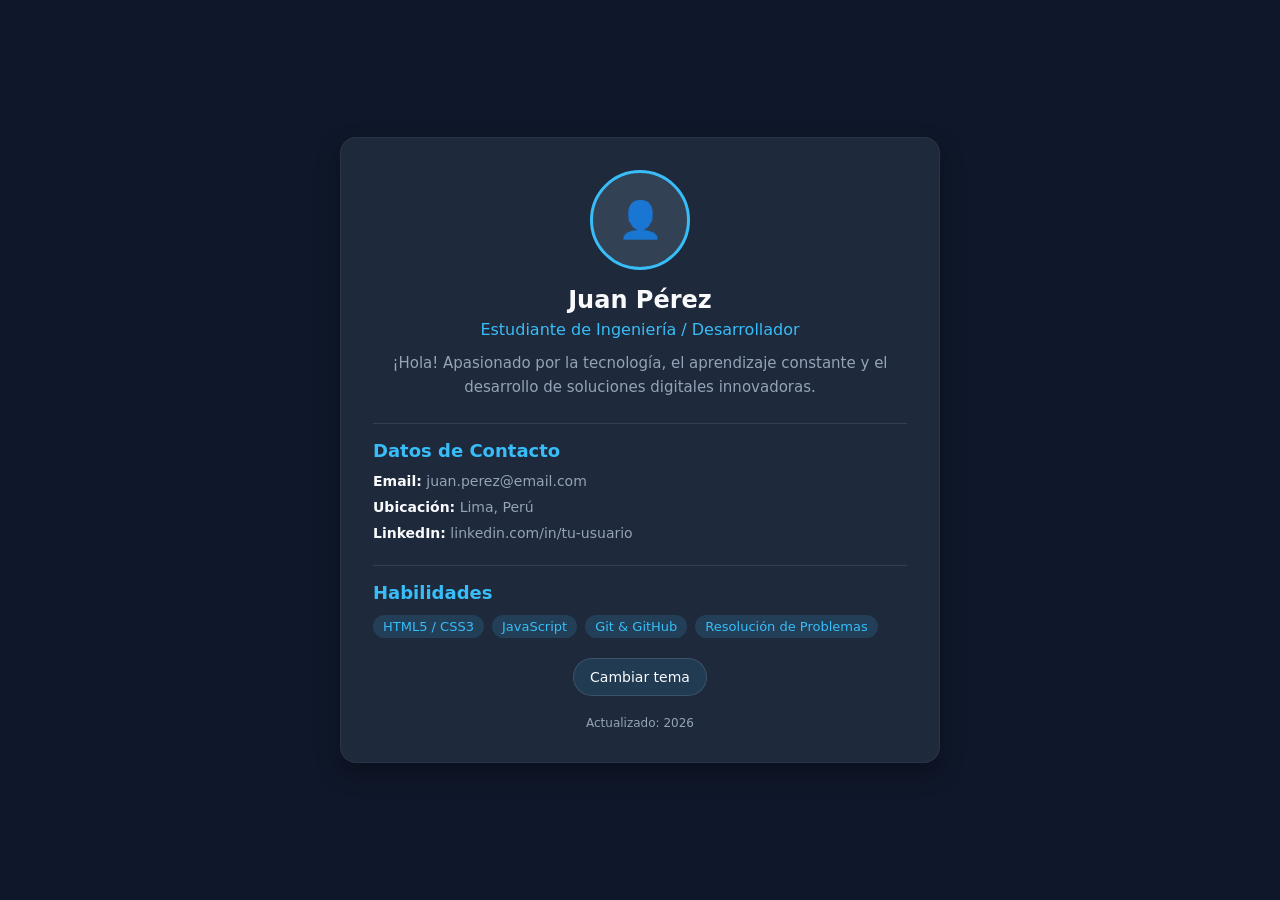
==== ai_studio_code.html @ ee72e6bf "Primer commit: Página web personal" ====
<!DOCTYPE html>
<html lang="es">
<head>
  <meta charset="UTF-8">
  <meta name="viewport" content="width=device-width, initial-scale=1.0">
  <title>Mi Perfil Personal</title>
  <link rel="stylesheet" href="css/styles.css">
</head>
<body>

  <main class="container">
    <header class="header">
      <div class="avatar">👤</div>
      <h1>Juan Pérez</h1>
      <p class="profession">Estudiante de Ingeniería / Desarrollador</p>
      <p class="bio">
        ¡Hola! Apasionado por la tecnología, el aprendizaje constante y el desarrollo de soluciones digitales innovadoras.
      </p>
    </header>

    <section class="section">
      <h2>Datos de Contacto</h2>
      <ul class="info-list">
        <li><strong>Email:</strong> juan.perez@email.com</li>
        <li><strong>Ubicación:</strong> Lima, Perú</li>
        <li><strong>LinkedIn:</strong> linkedin.com/in/tu-usuario</li>
      </ul>
    </section>

    <section class="section">
      <h2>Habilidades</h2>
      <div class="badges">
        <span class="badge">HTML5 / CSS3</span>
        <span class="badge">JavaScript</span>
        <span class="badge">Git &amp; GitHub</span>
        <span class="badge">Resolución de Problemas</span>
      </div>
    </section>

    <div class="actions">
      <button id="themeToggle" class="theme-toggle" type="button">Cambiar tema</button>
    </div>

    <p class="footer-note">Actualizado: <span id="year"></span></p>
  </main>

  <script src="js/script.js"></script>

</body>
</html>
---- css/styles.css ----
:root {
  --bg: #0f172a;
  --card-bg: #1e293b;
  --text: #f8fafc;
  --text-muted: #94a3b8;
  --accent: #38bdf8;
}

* {
  box-sizing: border-box;
  margin: 0;
  padding: 0;
  font-family: system-ui, -apple-system, BlinkMacSystemFont, 'Segoe UI', Roboto, sans-serif;
}

body {
  background-color: var(--bg);
  color: var(--text);
  display: flex;
  justify-content: center;
  align-items: center;
  min-height: 100vh;
  padding: 20px;
}

.container {
  background: var(--card-bg);
  border-radius: 16px;
  max-width: 600px;
  width: 100%;
  padding: 32px;
  box-shadow: 0 10px 25px rgba(0, 0, 0, 0.3);
  border: 1px solid rgba(255, 255, 255, 0.05);
}

.header {
  text-align: center;
  margin-bottom: 24px;
}

.avatar {
  width: 100px;
  height: 100px;
  border-radius: 50%;
  background: #334155;
  display: flex;
  align-items: center;
  justify-content: center;
  font-size: 36px;
  margin: 0 auto 16px;
  border: 3px solid var(--accent);
}

h1 {
  font-size: 24px;
  margin-bottom: 6px;
}

.profession {
  color: var(--accent);
  font-weight: 500;
  margin-bottom: 12px;
}

.bio {
  color: var(--text-muted);
  line-height: 1.6;
  font-size: 15px;
}

.section {
  margin-top: 24px;
  border-top: 1px solid rgba(255, 255, 255, 0.1);
  padding-top: 16px;
}

h2 {
  font-size: 18px;
  margin-bottom: 12px;
  color: var(--accent);
}

.info-list {
  list-style: none;
  display: grid;
  gap: 10px;
}

.info-list li {
  color: var(--text-muted);
  font-size: 14px;
}

.info-list strong {
  color: var(--text);
}

.badges {
  display: flex;
  flex-wrap: wrap;
  gap: 8px;
  margin-top: 8px;
}

.badge {
  background: rgba(56, 189, 248, 0.15);
  color: var(--accent);
  padding: 4px 10px;
  border-radius: 20px;
  font-size: 13px;
}

.actions {
  display: flex;
  justify-content: center;
  margin-top: 20px;
}

.theme-toggle {
  border: 1px solid rgba(255, 255, 255, 0.12);
  background: rgba(56, 189, 248, 0.12);
  color: var(--text);
  border-radius: 999px;
  padding: 10px 16px;
  font-size: 14px;
  cursor: pointer;
  transition: transform 0.2s ease, background 0.2s ease;
}

.theme-toggle:hover {
  transform: translateY(-1px);
  background: rgba(56, 189, 248, 0.2);
}

body.light-theme {
  --bg: #e2e8f0;
  --card-bg: #f8fafc;
  --text: #0f172a;
  --text-muted: #475569;
  --accent: #0284c7;
}

.footer-note {
  margin-top: 20px;
  text-align: center;
  color: var(--text-muted);
  font-size: 12px;
}

@media (max-width: 480px) {
  .container {
    padding: 24px 20px;
  }
}
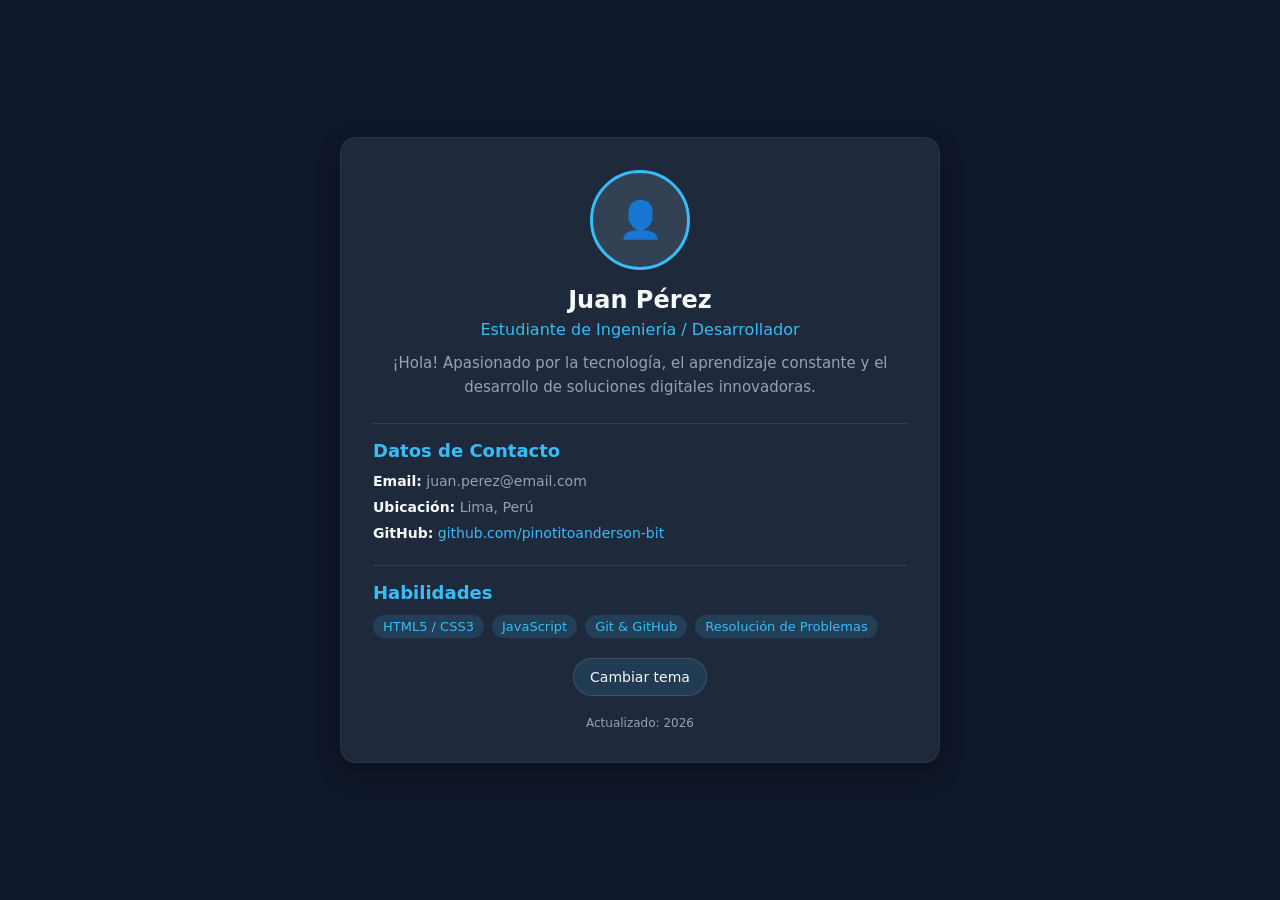
==== commit fe83c0ce: "Add GitHub profile link Co-authored-by: Copilot <223556219+Copilot@users.noreply.github.com>" ====
--- a/ai_studio_code.html
+++ b/ai_studio_code.html
@@ -23,7 +23,7 @@
       <ul class="info-list">
         <li><strong>Email:</strong> juan.perez@email.com</li>
         <li><strong>Ubicación:</strong> Lima, Perú</li>
-        <li><strong>LinkedIn:</strong> linkedin.com/in/tu-usuario</li>
+        <li><strong>GitHub:</strong> <a href="https://github.com/pinotitoanderson-bit" target="_blank" rel="noopener noreferrer">github.com/pinotitoanderson-bit</a></li>
       </ul>
     </section>
 
--- a/css/styles.css
+++ b/css/styles.css
@@ -95,6 +95,16 @@
   color: var(--text);
 }
 
+.info-list a {
+  color: var(--accent);
+  text-decoration: none;
+}
+
+.info-list a:hover,
+.info-list a:focus-visible {
+  text-decoration: underline;
+}
+
 .badges {
   display: flex;
   flex-wrap: wrap;
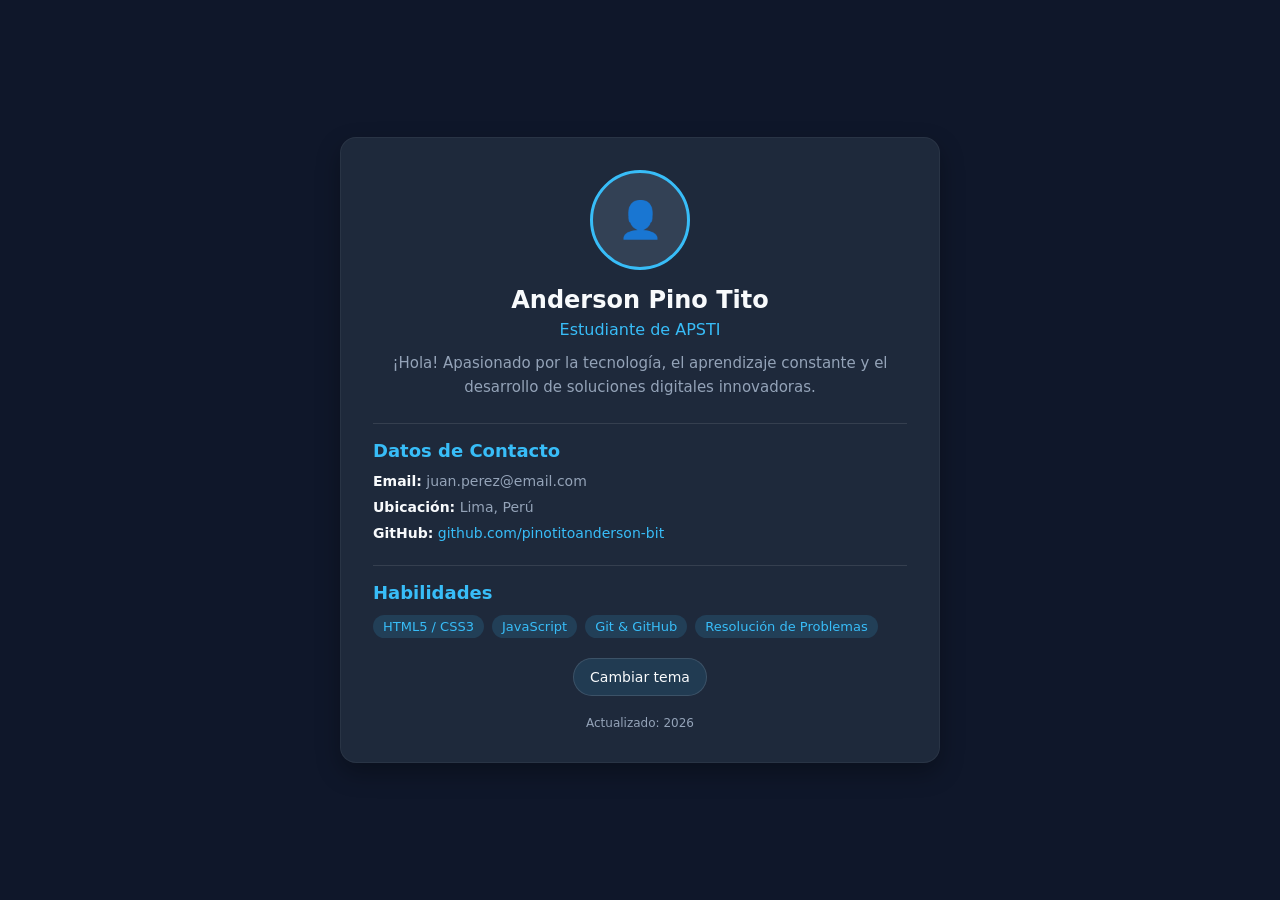
==== commit b3bf3ac1: "Update profile name and program Co-authored-by: Copilot <223556219+Copilot@users.noreply.github.com>" ====
--- a/ai_studio_code.html
+++ b/ai_studio_code.html
@@ -3,7 +3,7 @@
 <head>
   <meta charset="UTF-8">
   <meta name="viewport" content="width=device-width, initial-scale=1.0">
-  <title>Mi Perfil Personal</title>
+  <title>Anderson Pino Tito | Perfil Personal</title>
   <link rel="stylesheet" href="css/styles.css">
 </head>
 <body>
@@ -11,8 +11,8 @@
   <main class="container">
     <header class="header">
       <div class="avatar">👤</div>
-      <h1>Juan Pérez</h1>
-      <p class="profession">Estudiante de Ingeniería / Desarrollador</p>
+      <h1>Anderson Pino Tito</h1>
+      <p class="profession">Estudiante de APSTI</p>
       <p class="bio">
         ¡Hola! Apasionado por la tecnología, el aprendizaje constante y el desarrollo de soluciones digitales innovadoras.
       </p>
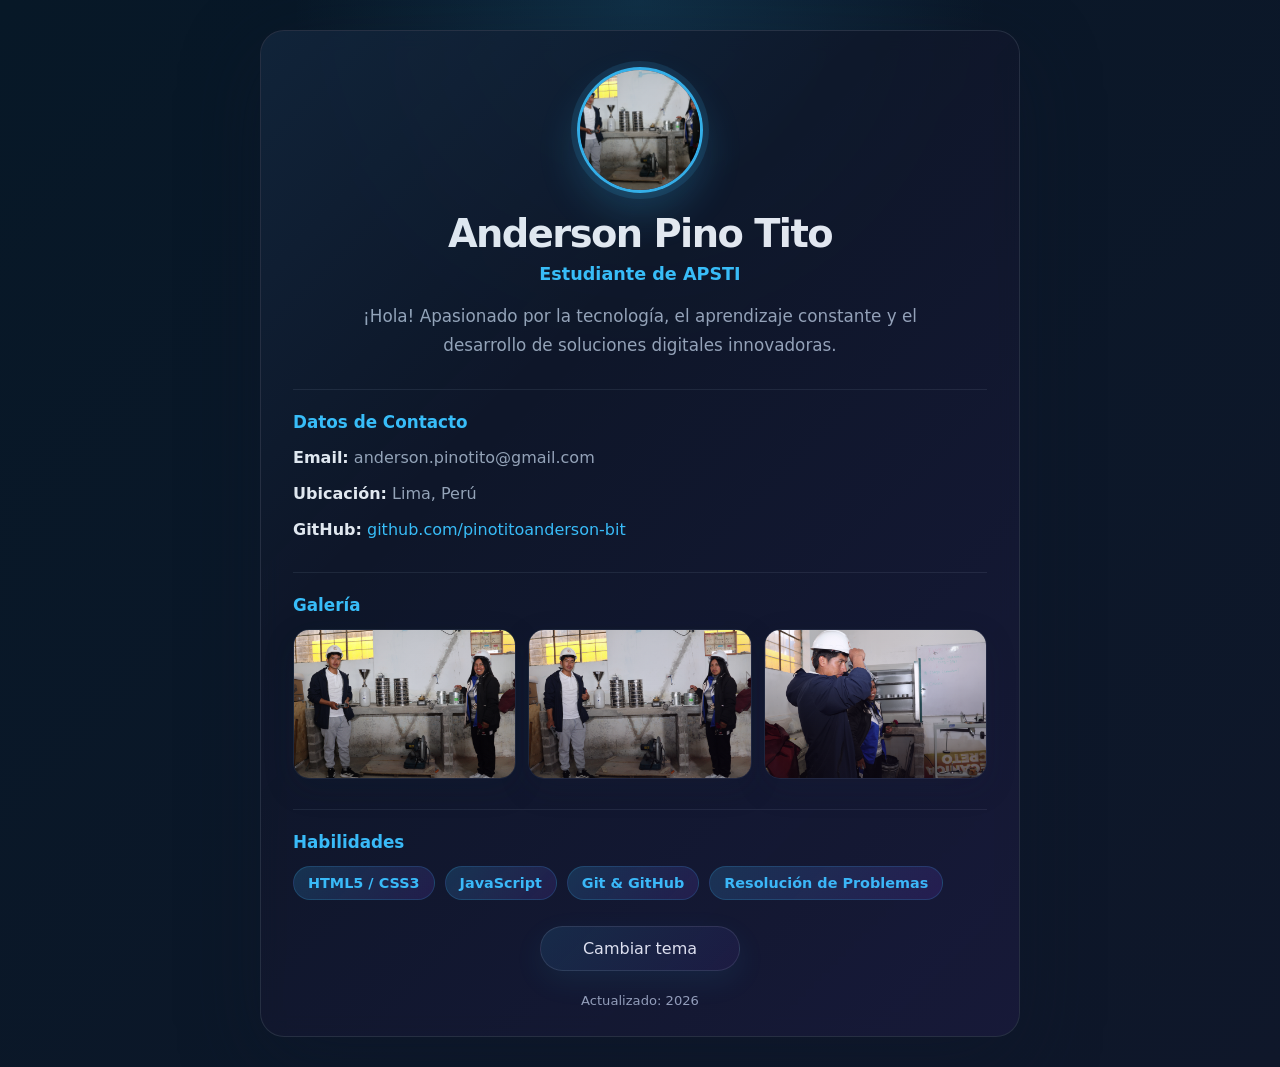
==== commit f7b3dfb3: "Update portfolio photos and styling Co-authored-by: Copilot <223556219+Copilot@users.noreply.github." ====
--- a/ai_studio_code.html
+++ b/ai_studio_code.html
@@ -10,7 +10,9 @@
 
   <main class="container">
     <header class="header">
-      <div class="avatar">👤</div>
+      <div class="avatar">
+        <img src="fotos/846A9989.JPG" alt="Anderson Pino Tito" />
+      </div>
       <h1>Anderson Pino Tito</h1>
       <p class="profession">Estudiante de APSTI</p>
       <p class="bio">
@@ -21,10 +23,19 @@
     <section class="section">
       <h2>Datos de Contacto</h2>
       <ul class="info-list">
-        <li><strong>Email:</strong> juan.perez@email.com</li>
+        <li><strong>Email:</strong> anderson.pinotito@gmail.com</li>
         <li><strong>Ubicación:</strong> Lima, Perú</li>
         <li><strong>GitHub:</strong> <a href="https://github.com/pinotitoanderson-bit" target="_blank" rel="noopener noreferrer">github.com/pinotitoanderson-bit</a></li>
       </ul>
+    </section>
+
+    <section class="section">
+      <h2>Galería</h2>
+      <div class="gallery">
+        <img src="fotos/846A9989.JPG" alt="Foto 1" />
+        <img src="fotos/846A9988.JPG" alt="Foto 2" />
+        <img src="fotos/846A9975.JPG" alt="Foto 3" />
+      </div>
     </section>
 
     <section class="section">
--- a/css/styles.css
+++ b/css/styles.css
@@ -1,9 +1,13 @@
 :root {
-  --bg: #0f172a;
-  --card-bg: #1e293b;
-  --text: #f8fafc;
+  --bg: #071827;
+  --bg-2: #0f172a;
+  --card-bg: rgba(15, 23, 42, 0.8);
+  --card-border: rgba(148, 163, 184, 0.18);
+  --text: #e2e8f0;
   --text-muted: #94a3b8;
   --accent: #38bdf8;
+  --accent-2: #7c3aed;
+  --shadow: rgba(15, 23, 42, 0.4);
 }
 
 * {
@@ -14,151 +18,232 @@
 }
 
 body {
-  background-color: var(--bg);
+  background:
+    radial-gradient(circle at top, rgba(56, 189, 248, 0.15), transparent 28%),
+    linear-gradient(135deg, var(--bg) 0%, var(--bg-2) 100%);
   color: var(--text);
   display: flex;
   justify-content: center;
   align-items: center;
   min-height: 100vh;
-  padding: 20px;
+  padding: 30px 18px;
 }
 
 .container {
+  position: relative;
   background: var(--card-bg);
-  border-radius: 16px;
-  max-width: 600px;
+  border: 1px solid var(--card-border);
+  border-radius: 24px;
+  max-width: 760px;
   width: 100%;
-  padding: 32px;
-  box-shadow: 0 10px 25px rgba(0, 0, 0, 0.3);
-  border: 1px solid rgba(255, 255, 255, 0.05);
+  padding: 36px 32px 28px;
+  box-shadow: 0 24px 80px var(--shadow);
+  backdrop-filter: blur(10px);
+  overflow: hidden;
+}
+
+.container::before {
+  content: "";
+  position: absolute;
+  inset: 0;
+  background: linear-gradient(135deg, rgba(56, 189, 248, 0.08), transparent 35%, rgba(124, 58, 237, 0.08));
+  pointer-events: none;
 }
 
 .header {
   text-align: center;
-  margin-bottom: 24px;
+  margin-bottom: 10px;
 }
 
 .avatar {
-  width: 100px;
-  height: 100px;
+  width: 126px;
+  height: 126px;
   border-radius: 50%;
-  background: #334155;
+  background: linear-gradient(135deg, rgba(56, 189, 248, 0.3), rgba(124, 58, 237, 0.2));
   display: flex;
   align-items: center;
   justify-content: center;
-  font-size: 36px;
-  margin: 0 auto 16px;
-  border: 3px solid var(--accent);
+  overflow: hidden;
+  margin: 0 auto 18px;
+  border: 3px solid rgba(56, 189, 248, 0.9);
+  box-shadow: 0 0 0 6px rgba(56, 189, 248, 0.12), 0 20px 40px rgba(56, 189, 248, 0.2);
+  animation: float 6s ease-in-out infinite;
+}
+
+.avatar img {
+  width: 100%;
+  height: 100%;
+  object-fit: cover;
+  display: block;
 }
 
 h1 {
-  font-size: 24px;
-  margin-bottom: 6px;
+  font-size: clamp(2rem, 3vw, 3rem);
+  margin-bottom: 8px;
+  letter-spacing: -0.04em;
+  font-weight: 800;
 }
 
 .profession {
   color: var(--accent);
-  font-weight: 500;
-  margin-bottom: 12px;
+  font-weight: 700;
+  margin-bottom: 18px;
+  font-size: 1.1rem;
 }
 
 .bio {
   color: var(--text-muted);
-  line-height: 1.6;
-  font-size: 15px;
+  line-height: 1.7;
+  font-size: 1.05rem;
+  max-width: 620px;
+  margin: 0 auto;
 }
 
 .section {
-  margin-top: 24px;
-  border-top: 1px solid rgba(255, 255, 255, 0.1);
-  padding-top: 16px;
+  margin-top: 30px;
+  border-top: 1px solid rgba(148, 163, 184, 0.12);
+  padding-top: 22px;
 }
 
 h2 {
-  font-size: 18px;
-  margin-bottom: 12px;
-  color: var(--accent);
+  font-size: 1.05rem;
+  margin-bottom: 14px;
+  color: var(--accent);
+  font-weight: 800;
 }
 
 .info-list {
   list-style: none;
   display: grid;
-  gap: 10px;
+  gap: 12px;
 }
 
 .info-list li {
   color: var(--text-muted);
-  font-size: 14px;
+  font-size: 1rem;
+  line-height: 1.5;
 }
 
 .info-list strong {
   color: var(--text);
+  font-weight: 700;
 }
 
 .info-list a {
   color: var(--accent);
   text-decoration: none;
+  transition: opacity 0.2s ease;
 }
 
 .info-list a:hover,
 .info-list a:focus-visible {
+  opacity: 0.85;
   text-decoration: underline;
 }
 
+.gallery {
+  display: grid;
+  grid-template-columns: repeat(3, minmax(0, 1fr));
+  gap: 12px;
+  margin-top: 14px;
+}
+
+.gallery img {
+  width: 100%;
+  height: 150px;
+  object-fit: cover;
+  border-radius: 16px;
+  border: 1px solid rgba(148, 163, 184, 0.1);
+  box-shadow: 0 10px 30px rgba(15, 23, 42, 0.2);
+  transition: transform 0.25s ease, box-shadow 0.25s ease;
+}
+
+.gallery img:hover {
+  transform: translateY(-4px) scale(1.01);
+  box-shadow: 0 18px 35px rgba(56, 189, 248, 0.18);
+}
+
+@keyframes float {
+  0%, 100% {
+    transform: translateY(0px);
+  }
+  50% {
+    transform: translateY(-8px);
+  }
+}
+
 .badges {
   display: flex;
   flex-wrap: wrap;
-  gap: 8px;
+  gap: 10px;
   margin-top: 8px;
 }
 
 .badge {
-  background: rgba(56, 189, 248, 0.15);
-  color: var(--accent);
-  padding: 4px 10px;
-  border-radius: 20px;
-  font-size: 13px;
+  background: linear-gradient(135deg, rgba(56, 189, 248, 0.18), rgba(124, 58, 237, 0.15));
+  color: var(--accent);
+  padding: 8px 14px;
+  border-radius: 999px;
+  font-size: 0.9rem;
+  border: 1px solid rgba(56, 189, 248, 0.18);
+  font-weight: 600;
 }
 
 .actions {
   display: flex;
   justify-content: center;
-  margin-top: 20px;
+  margin-top: 26px;
 }
 
 .theme-toggle {
-  border: 1px solid rgba(255, 255, 255, 0.12);
-  background: rgba(56, 189, 248, 0.12);
+  border: 1px solid rgba(148, 163, 184, 0.18);
+  background: linear-gradient(135deg, rgba(56, 189, 248, 0.12), rgba(124, 58, 237, 0.08));
   color: var(--text);
   border-radius: 999px;
-  padding: 10px 16px;
-  font-size: 14px;
+  padding: 12px 22px;
+  font-size: 1rem;
   cursor: pointer;
-  transition: transform 0.2s ease, background 0.2s ease;
+  min-width: 200px;
+  transition: transform 0.2s ease, box-shadow 0.2s ease, border-color 0.2s ease;
+  box-shadow: 0 10px 30px rgba(56, 189, 248, 0.08);
 }
 
 .theme-toggle:hover {
-  transform: translateY(-1px);
-  background: rgba(56, 189, 248, 0.2);
+  transform: translateY(-2px);
+  border-color: rgba(56, 189, 248, 0.3);
+  box-shadow: 0 16px 35px rgba(56, 189, 248, 0.12);
 }
 
 body.light-theme {
-  --bg: #e2e8f0;
-  --card-bg: #f8fafc;
+  --bg: #dfeaf6;
+  --bg-2: #edf6ff;
+  --card-bg: rgba(248, 250, 252, 0.8);
+  --card-border: rgba(15, 23, 42, 0.07);
   --text: #0f172a;
   --text-muted: #475569;
-  --accent: #0284c7;
+  --accent: #0ea5e9;
+  --accent-2: #7c3aed;
+  --shadow: rgba(15, 23, 42, 0.08);
 }
 
 .footer-note {
-  margin-top: 20px;
+  margin-top: 22px;
   text-align: center;
   color: var(--text-muted);
-  font-size: 12px;
-}
-
-@media (max-width: 480px) {
+  font-size: 0.82rem;
+}
+
+@media (max-width: 640px) {
   .container {
-    padding: 24px 20px;
-  }
-}
+    padding: 28px 22px 22px;
+  }
+
+  .gallery {
+    grid-template-columns: 1fr;
+  }
+
+  .avatar {
+    width: 110px;
+    height: 110px;
+  }
+}
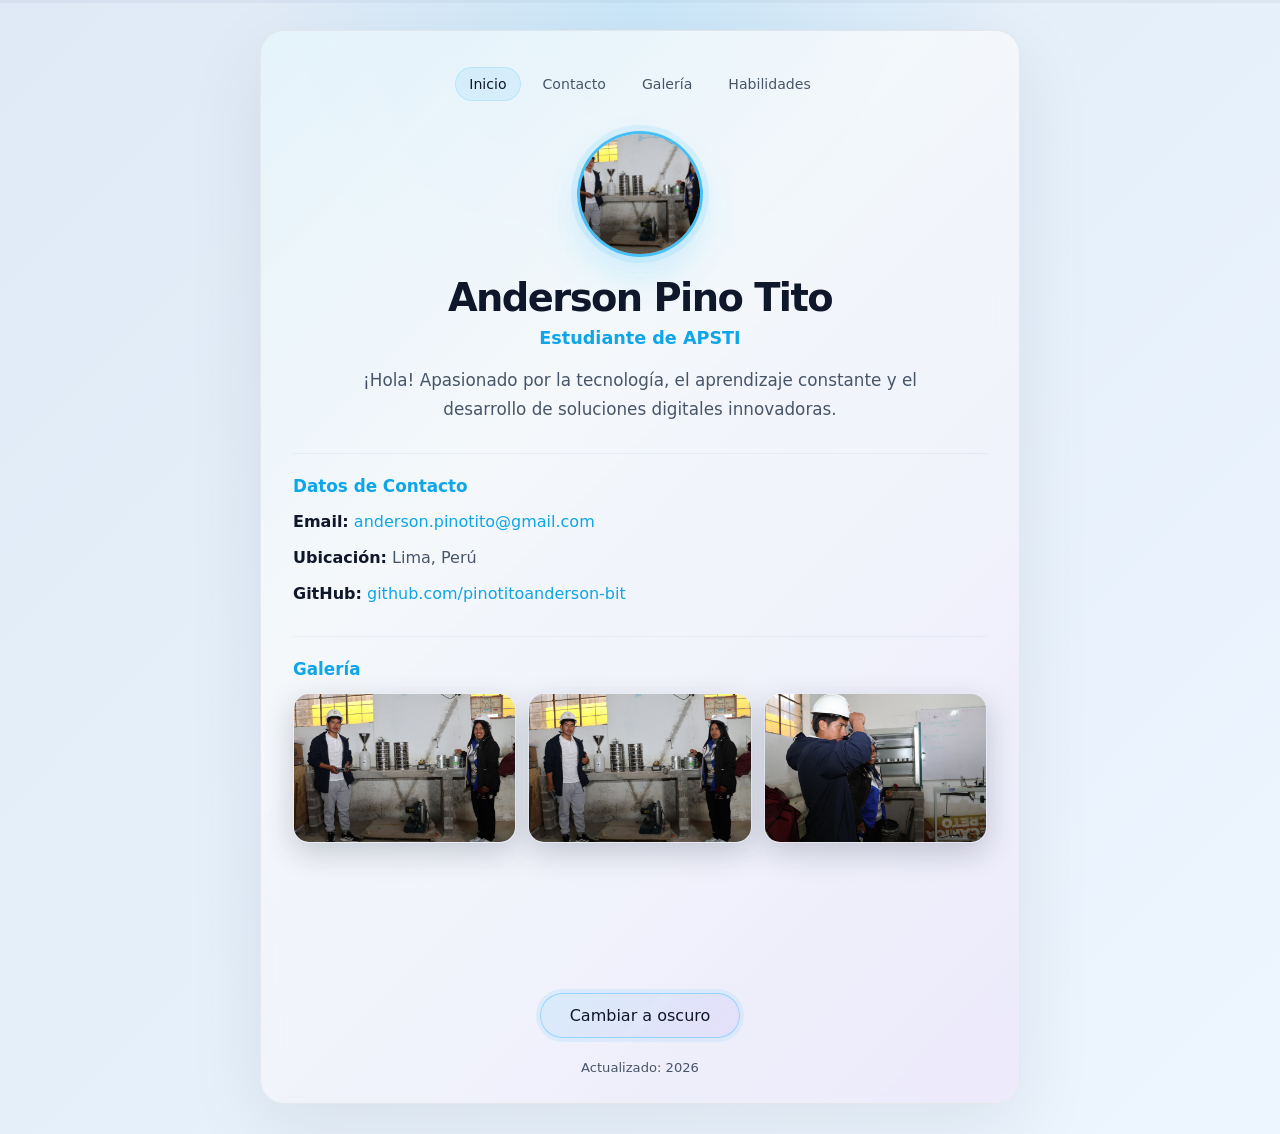
==== commit a3c8784c: "Make portfolio more interactive Co-authored-by: Copilot <223556219+Copilot@users.noreply.github.com>" ====
--- a/ai_studio_code.html
+++ b/ai_studio_code.html
@@ -8,8 +8,19 @@
 </head>
 <body>
 
+  <div class="scroll-progress" aria-hidden="true">
+    <span id="scrollProgress"></span>
+  </div>
+
   <main class="container">
-    <header class="header">
+    <nav class="site-nav" aria-label="Navegación principal">
+      <a href="#inicio">Inicio</a>
+      <a href="#contacto">Contacto</a>
+      <a href="#galeria">Galería</a>
+      <a href="#habilidades">Habilidades</a>
+    </nav>
+
+    <header class="header reveal" id="inicio">
       <div class="avatar">
         <img src="fotos/846A9989.JPG" alt="Anderson Pino Tito" />
       </div>
@@ -20,25 +31,31 @@
       </p>
     </header>
 
-    <section class="section">
+    <section class="section reveal" id="contacto">
       <h2>Datos de Contacto</h2>
       <ul class="info-list">
-        <li><strong>Email:</strong> anderson.pinotito@gmail.com</li>
+        <li><strong>Email:</strong> <a href="mailto:anderson.pinotito@gmail.com">anderson.pinotito@gmail.com</a></li>
         <li><strong>Ubicación:</strong> Lima, Perú</li>
         <li><strong>GitHub:</strong> <a href="https://github.com/pinotitoanderson-bit" target="_blank" rel="noopener noreferrer">github.com/pinotitoanderson-bit</a></li>
       </ul>
     </section>
 
-    <section class="section">
+    <section class="section reveal" id="galeria">
       <h2>Galería</h2>
       <div class="gallery">
-        <img src="fotos/846A9989.JPG" alt="Foto 1" />
-        <img src="fotos/846A9988.JPG" alt="Foto 2" />
-        <img src="fotos/846A9975.JPG" alt="Foto 3" />
+        <button class="gallery-item" type="button" aria-label="Ampliar foto 1" data-gallery-index="0">
+          <img src="fotos/846A9989.JPG" alt="Foto 1 de Anderson Pino Tito" />
+        </button>
+        <button class="gallery-item" type="button" aria-label="Ampliar foto 2" data-gallery-index="1">
+          <img src="fotos/846A9988.JPG" alt="Foto 2 de Anderson Pino Tito" />
+        </button>
+        <button class="gallery-item" type="button" aria-label="Ampliar foto 3" data-gallery-index="2">
+          <img src="fotos/846A9975.JPG" alt="Foto 3 de Anderson Pino Tito" />
+        </button>
       </div>
     </section>
 
-    <section class="section">
+    <section class="section reveal" id="habilidades">
       <h2>Habilidades</h2>
       <div class="badges">
         <span class="badge">HTML5 / CSS3</span>
@@ -49,12 +66,22 @@
     </section>
 
     <div class="actions">
-      <button id="themeToggle" class="theme-toggle" type="button">Cambiar tema</button>
+      <button id="themeToggle" class="theme-toggle" type="button" aria-pressed="false">Cambiar tema</button>
     </div>
 
     <p class="footer-note">Actualizado: <span id="year"></span></p>
   </main>
 
+  <dialog class="gallery-dialog" id="galleryDialog" aria-label="Visor de fotografías">
+    <button class="lightbox-close" id="closeGallery" type="button" aria-label="Cerrar galería">×</button>
+    <button class="lightbox-nav lightbox-previous" id="previousPhoto" type="button" aria-label="Foto anterior">‹</button>
+    <figure>
+      <img id="lightboxImage" src="" alt="" />
+      <figcaption id="lightboxCaption"></figcaption>
+    </figure>
+    <button class="lightbox-nav lightbox-next" id="nextPhoto" type="button" aria-label="Foto siguiente">›</button>
+  </dialog>
+
   <script src="js/script.js"></script>
 
 </body>
--- a/css/styles.css
+++ b/css/styles.css
@@ -24,9 +24,26 @@
   color: var(--text);
   display: flex;
   justify-content: center;
-  align-items: center;
+  align-items: flex-start;
   min-height: 100vh;
   padding: 30px 18px;
+}
+
+.scroll-progress {
+  position: fixed;
+  inset: 0 0 auto;
+  height: 3px;
+  z-index: 20;
+  background: rgba(148, 163, 184, 0.12);
+}
+
+.scroll-progress span {
+  display: block;
+  width: 0;
+  height: 100%;
+  background: linear-gradient(90deg, var(--accent), var(--accent-2));
+  box-shadow: 0 0 12px rgba(56, 189, 248, 0.6);
+  transition: width 0.1s linear;
 }
 
 .container {
@@ -48,6 +65,53 @@
   inset: 0;
   background: linear-gradient(135deg, rgba(56, 189, 248, 0.08), transparent 35%, rgba(124, 58, 237, 0.08));
   pointer-events: none;
+}
+
+.site-nav {
+  position: relative;
+  z-index: 1;
+  display: flex;
+  justify-content: center;
+  flex-wrap: wrap;
+  gap: 8px;
+  margin: 0 auto 30px;
+}
+
+.site-nav a {
+  padding: 8px 13px;
+  border: 1px solid transparent;
+  border-radius: 999px;
+  color: var(--text-muted);
+  font-size: 0.88rem;
+  text-decoration: none;
+  transition: color 0.2s ease, background 0.2s ease, border-color 0.2s ease;
+}
+
+.site-nav a:hover,
+.site-nav a:focus-visible,
+.site-nav a.is-active {
+  color: var(--text);
+  background: rgba(56, 189, 248, 0.1);
+  border-color: rgba(56, 189, 248, 0.2);
+}
+
+.container > * {
+  position: relative;
+  z-index: 1;
+}
+
+.reveal {
+  opacity: 1;
+  transform: translateY(0);
+}
+
+.motion-ready .reveal:not(.is-visible) {
+  opacity: 0;
+  transform: translateY(18px);
+}
+
+.motion-ready .reveal {
+  transition: opacity 0.65s ease, transform 0.65s ease;
 }
 
 .header {
@@ -148,6 +212,16 @@
   margin-top: 14px;
 }
 
+.gallery-item {
+  display: block;
+  width: 100%;
+  padding: 0;
+  border: 0;
+  border-radius: 16px;
+  background: transparent;
+  cursor: zoom-in;
+}
+
 .gallery img {
   width: 100%;
   height: 150px;
@@ -155,12 +229,109 @@
   border-radius: 16px;
   border: 1px solid rgba(148, 163, 184, 0.1);
   box-shadow: 0 10px 30px rgba(15, 23, 42, 0.2);
-  transition: transform 0.25s ease, box-shadow 0.25s ease;
-}
-
-.gallery img:hover {
-  transform: translateY(-4px) scale(1.01);
+  transition: transform 0.25s ease, box-shadow 0.25s ease, filter 0.25s ease;
+}
+
+.gallery-item:hover img,
+.gallery-item:focus-visible img {
+  transform: translateY(-4px) scale(1.02);
   box-shadow: 0 18px 35px rgba(56, 189, 248, 0.18);
+  filter: saturate(1.12);
+}
+
+.gallery-item:focus-visible {
+  outline: 2px solid var(--accent);
+  outline-offset: 4px;
+}
+
+.gallery-dialog {
+  position: fixed;
+  inset: 0;
+  width: min(900px, calc(100vw - 32px));
+  max-width: none;
+  max-height: calc(100vh - 32px);
+  margin: auto;
+  padding: 58px 76px 24px;
+  overflow: auto;
+  color: var(--text);
+  background: rgba(7, 16, 31, 0.96);
+  border: 1px solid var(--card-border);
+  border-radius: 22px;
+  box-shadow: 0 24px 80px rgba(0, 0, 0, 0.55);
+}
+
+.gallery-dialog::backdrop {
+  background: rgba(2, 6, 23, 0.82);
+  backdrop-filter: blur(8px);
+}
+
+.gallery-dialog figure {
+  display: grid;
+  justify-items: center;
+  gap: 14px;
+}
+
+.gallery-dialog figure img {
+  display: block;
+  max-width: 100%;
+  max-height: min(72vh, 720px);
+  object-fit: contain;
+  border-radius: 14px;
+}
+
+.gallery-dialog figcaption {
+  color: var(--text-muted);
+  text-align: center;
+  font-size: 0.92rem;
+}
+
+.lightbox-close,
+.lightbox-nav {
+  position: absolute;
+  display: grid;
+  place-items: center;
+  color: var(--text);
+  background: rgba(148, 163, 184, 0.12);
+  border: 1px solid rgba(148, 163, 184, 0.2);
+  cursor: pointer;
+  transition: background 0.2s ease, transform 0.2s ease;
+}
+
+.lightbox-close:hover,
+.lightbox-nav:hover {
+  background: rgba(56, 189, 248, 0.22);
+  transform: scale(1.06);
+}
+
+.lightbox-close {
+  top: 14px;
+  right: 14px;
+  width: 38px;
+  height: 38px;
+  border-radius: 50%;
+  font-size: 1.5rem;
+}
+
+.lightbox-nav {
+  top: 50%;
+  width: 42px;
+  height: 42px;
+  border-radius: 50%;
+  font-size: 1.8rem;
+  line-height: 1;
+  transform: translateY(-50%);
+}
+
+.lightbox-nav:hover {
+  transform: translateY(-50%) scale(1.06);
+}
+
+.lightbox-previous {
+  left: 16px;
+}
+
+.lightbox-next {
+  right: 16px;
 }
 
 @keyframes float {
@@ -212,6 +383,11 @@
   transform: translateY(-2px);
   border-color: rgba(56, 189, 248, 0.3);
   box-shadow: 0 16px 35px rgba(56, 189, 248, 0.12);
+}
+
+.theme-toggle[aria-pressed="true"] {
+  border-color: rgba(56, 189, 248, 0.45);
+  box-shadow: 0 0 0 4px rgba(56, 189, 248, 0.1);
 }
 
 body.light-theme {
@@ -238,6 +414,16 @@
     padding: 28px 22px 22px;
   }
 
+  .site-nav {
+    gap: 2px;
+    margin-bottom: 24px;
+  }
+
+  .site-nav a {
+    padding: 7px 9px;
+    font-size: 0.8rem;
+  }
+
   .gallery {
     grid-template-columns: 1fr;
   }
@@ -246,4 +432,32 @@
     width: 110px;
     height: 110px;
   }
-}
+
+  .gallery-dialog {
+    padding: 58px 48px 20px;
+  }
+
+  .lightbox-previous {
+    left: 8px;
+  }
+
+  .lightbox-next {
+    right: 8px;
+  }
+}
+
+@media (prefers-reduced-motion: reduce) {
+  *,
+  *::before,
+  *::after {
+    scroll-behavior: auto !important;
+    animation-duration: 0.01ms !important;
+    animation-iteration-count: 1 !important;
+    transition-duration: 0.01ms !important;
+  }
+
+  .motion-ready .reveal:not(.is-visible) {
+    opacity: 1;
+    transform: none;
+  }
+}
